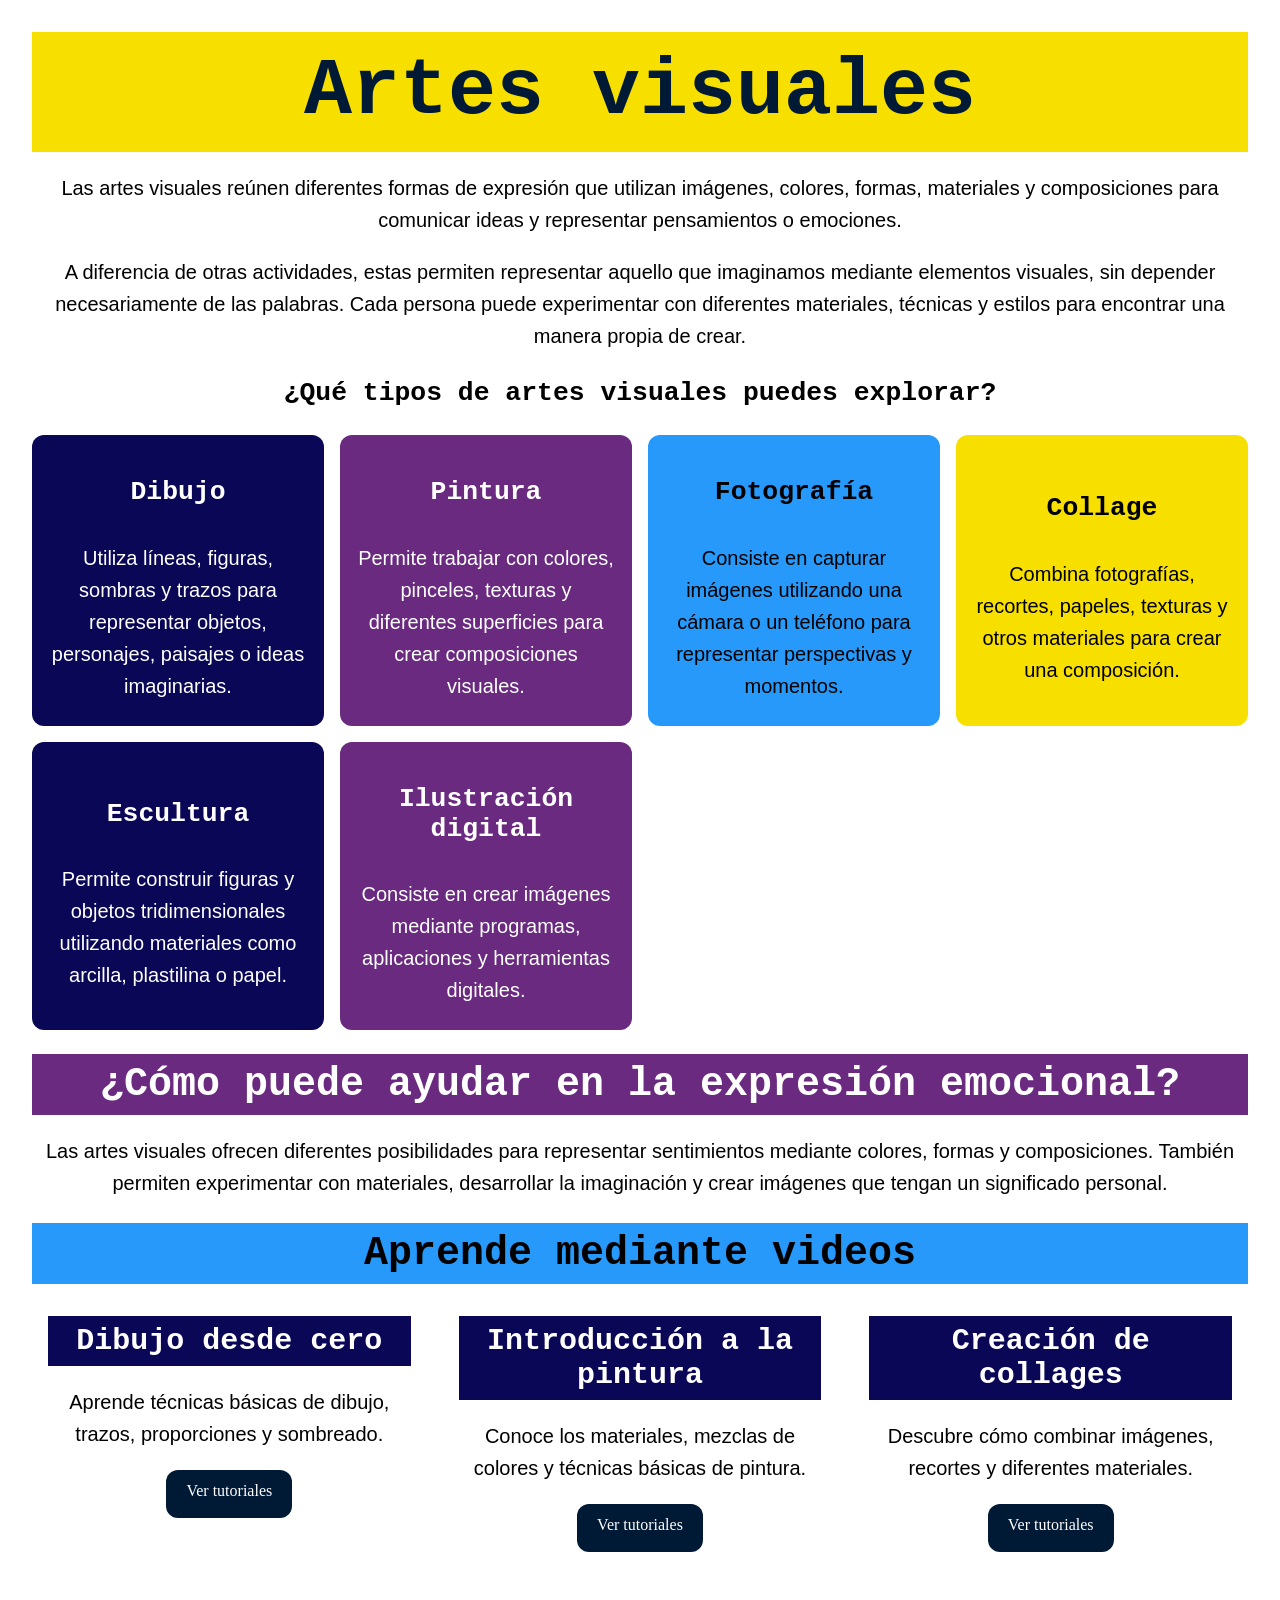
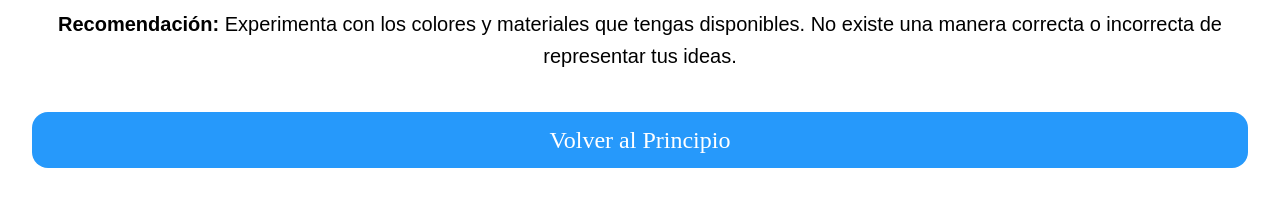
==== visuales.html @ f2d961c8 "Add files via upload" ====
<!DOCTYPE html>
<html lang="es">
<head>
    <meta charset="UTF-8">
    <meta name="viewport" content="width=device-width, initial-scale=1.0">
    <link rel="stylesheet" href="artes.css">
    <title>Artes visuales | Arte y expresión emocional</title>
    <style>
        body{
            background-image: url(fondoV.png);
            background-size: cover;
        }
    </style>
</head>
<body class="fondoV">
    <h1>Artes visuales</h1>
    <p>Las artes visuales reúnen diferentes formas de expresión que utilizan imágenes, colores, formas, materiales y composiciones para comunicar ideas y representar pensamientos o emociones.</p>
    <p>A diferencia de otras actividades, estas permiten representar aquello que imaginamos mediante elementos visuales, sin depender necesariamente de las palabras. Cada persona puede experimentar con diferentes materiales, técnicas y estilos para encontrar una manera propia de crear.</p>
    
    <h3>¿Qué tipos de artes visuales puedes explorar?</h3>
    <ul class="tipos">
        <li>
            <div class="tipo1">
                <h3>Dibujo</h3>
                <p>Utiliza líneas, figuras, sombras y trazos para representar objetos, personajes, paisajes o ideas imaginarias.</p>
            </div>
        </li>
        <li>
            <div class="tipo2">
                <h3>Pintura</h3>
                <p>Permite trabajar con colores, pinceles, texturas y diferentes superficies para crear composiciones visuales.</p>
            </div>
        </li>
        <li>
            <div class="tipo3">
                <h3>Fotografía</h3>
                <p>Consiste en capturar imágenes utilizando una cámara o un teléfono para representar perspectivas y momentos.</p>
            </div>
        </li>
        <li>
            <div class="tipo4">
                <h3>Collage</h3>
                <p>Combina fotografías, recortes, papeles, texturas y otros materiales para crear una composición.</p>
            </div>
        </li>
        <li>
            <div class="tipo1">
                <h3>Escultura</h3>
                <p>Permite construir figuras y objetos tridimensionales utilizando materiales como arcilla, plastilina o papel.</p>
            </div>
        </li>
        <li>
            <div class="tipo2">
                <h3>Ilustración digital</h3>
                <p>Consiste en crear imágenes mediante programas, aplicaciones y herramientas digitales.</p>
            </div>
        </li>
    </ul>

    <h3 class="titulo1">¿Cómo puede ayudar en la expresión emocional?</h3>
    <p>Las artes visuales ofrecen diferentes posibilidades para representar sentimientos mediante colores, formas y composiciones. También permiten experimentar con materiales, desarrollar la imaginación y crear imágenes que tengan un significado personal.</p>

    <h3 class="titulo2">Aprende mediante videos</h3>
    <div class="videos">
        <div class="video">
            <h3 class="subtitulo">Dibujo desde cero</h3>
            <p>Aprende técnicas básicas de dibujo, trazos, proporciones y sombreado.</p>
            <a href="https://www.youtube.com/results?search_query=curso+de+dibujo+desde+cero" target="_blank"><div class="botones">Ver tutoriales</div></a>
        </div>

        <div class="video">
            <h3 class="subtitulo">Introducción a la pintura</h3>
            <p>Conoce los materiales, mezclas de colores y técnicas básicas de pintura.</p>
            <a href="https://www.youtube.com/results?search_query=curso+de+pintura+para+principiantes" target="_blank"><div class="botones">Ver tutoriales</div></a>
        </div>

        <div class="video">
            <h3 class="subtitulo">Creación de collages</h3>
            <p>Descubre cómo combinar imágenes, recortes y diferentes materiales.</p>
            <a href="https://www.youtube.com/results?search_query=como+hacer+collage+artistico" target="_blank"><div class="botones">Ver tutoriales</div></a>
        </div>
    </div>

    <div class="recomendacion">
        <p><strong>Recomendación:</strong> Experimenta con los colores y materiales que tengas disponibles. No existe una manera correcta o incorrecta de representar tus ideas.</p>
    </div>
    <a href="index.html"><div class="boton_r">Volver al Principio</div></a>
</body>
</html>
---- artes.css ----
* {
    box-sizing: border-box;
}

body {
    width: 100%;
    min-height: 100vh;
    margin: 0 auto;
    padding: clamp(12px, 3vw, 32px);
    background-position: center top;
    background-repeat: no-repeat;
    background-size: cover;
}

h1 {
    color: #001A36;
    border: 4px solid #F7DF00;
    background-color: #F7DF00;
    margin: 0 0 20px;
    padding: 12px;
    font-family: monospace;
    font-size: clamp(2rem, 7vw, 5rem);
    line-height: 1.1;
    text-align: center;
    overflow-wrap: anywhere;
}

h3 {
    text-align: center;
    font-family: monospace;
    font-size: clamp(1.2rem, 3.5vw, 1.65rem);
}

p {
    text-align: center;
    font-family: Arial, Helvetica, sans-serif;
    font-size: clamp(1rem, 2.2vw, 1.25rem);
    line-height: 1.6;
}

a {
    text-decoration: none;
}

.tipos {
    display: grid;
    grid-template-columns: repeat(auto-fit, minmax(min(100%, 240px), 1fr));
    gap: 16px;
    list-style: none;
    padding: 0;
    margin: 0;
}

.tipos li {
    min-width: 0;
    min-height: 180px;
}

.tipo1 {
    background-color: #090756;
    color: #FFFFFF;
}

.tipo2 {
    background-color: #692A7F;
    color: #FFFFFF;
}

.tipo3 {
    background-color: #2699FB;
}

.tipo4 {
    background-color: #F7DF00;
}

.tipo1,
.tipo2,
.tipo3,
.tipo4 {
    width: 100%;
    min-height: 180px;
    height: 100%;
    display: flex;
    flex-direction: column;
    justify-content: center;
    padding: 16px;
    border-radius: 12px;
}

.tipo1 p,
.tipo2 p,
.tipo3 p,
.tipo4 p {
    margin: 8px 0;
}

.videos {
    display: grid;
    grid-template-columns: repeat(auto-fit, minmax(min(100%, 240px), 1fr));
    gap: 16px;
}

.video {
    min-width: 0;
    padding: 16px;
    border-radius: 12px;
    background-color: rgba(255, 255, 255, 0.8);
}

.video .botones {
    width: fit-content;
    max-width: 100%;
    min-height: 48px;
    margin: 16px auto 0;
    padding: 12px 20px;
    border-radius: 12px;
    background-color: #001A36;
    color: white;
    font-size: 1rem;
    text-align: center;
}

.titulo1,
.titulo2 {
    margin: 24px 0 16px;
    padding: 8px;
    font-size: clamp(1.5rem, 4vw, 2.5rem);
}

.titulo1 {
    background-color: #692A7F;
    color: #FFFFFF;
}

.titulo2 {
    background-color: #2699FB;
}

.subtitulo {
    margin: 0 0 12px;
    padding: 8px;
    background-color: #090756;
    color: #FFFFFF;
    font-size: clamp(1.25rem, 3vw, 1.875rem);
}

.recomendacion {
    margin: 24px 0;
    padding: 8px 16px;
    border-radius: 12px;
    background-color: rgba(255, 255, 255, 0.85);
}

.recomendacion p {
    margin: 8px 0;
}

.boton_r {
    min-height: 56px;
    margin-top: 20px;
    padding: 12px 20px;
    border-radius: 16px;
    background-color: #2699FB;
    display: flex;
    justify-content: center;
    align-items: center;
    text-align: center;
    color: white;
    font-size: clamp(1rem, 3vw, 1.5rem);
}

@media (max-width: 480px) {
    .tipos,
    .videos {
        grid-template-columns: 1fr;
    }

    .video {
        padding: 12px;
    }
}
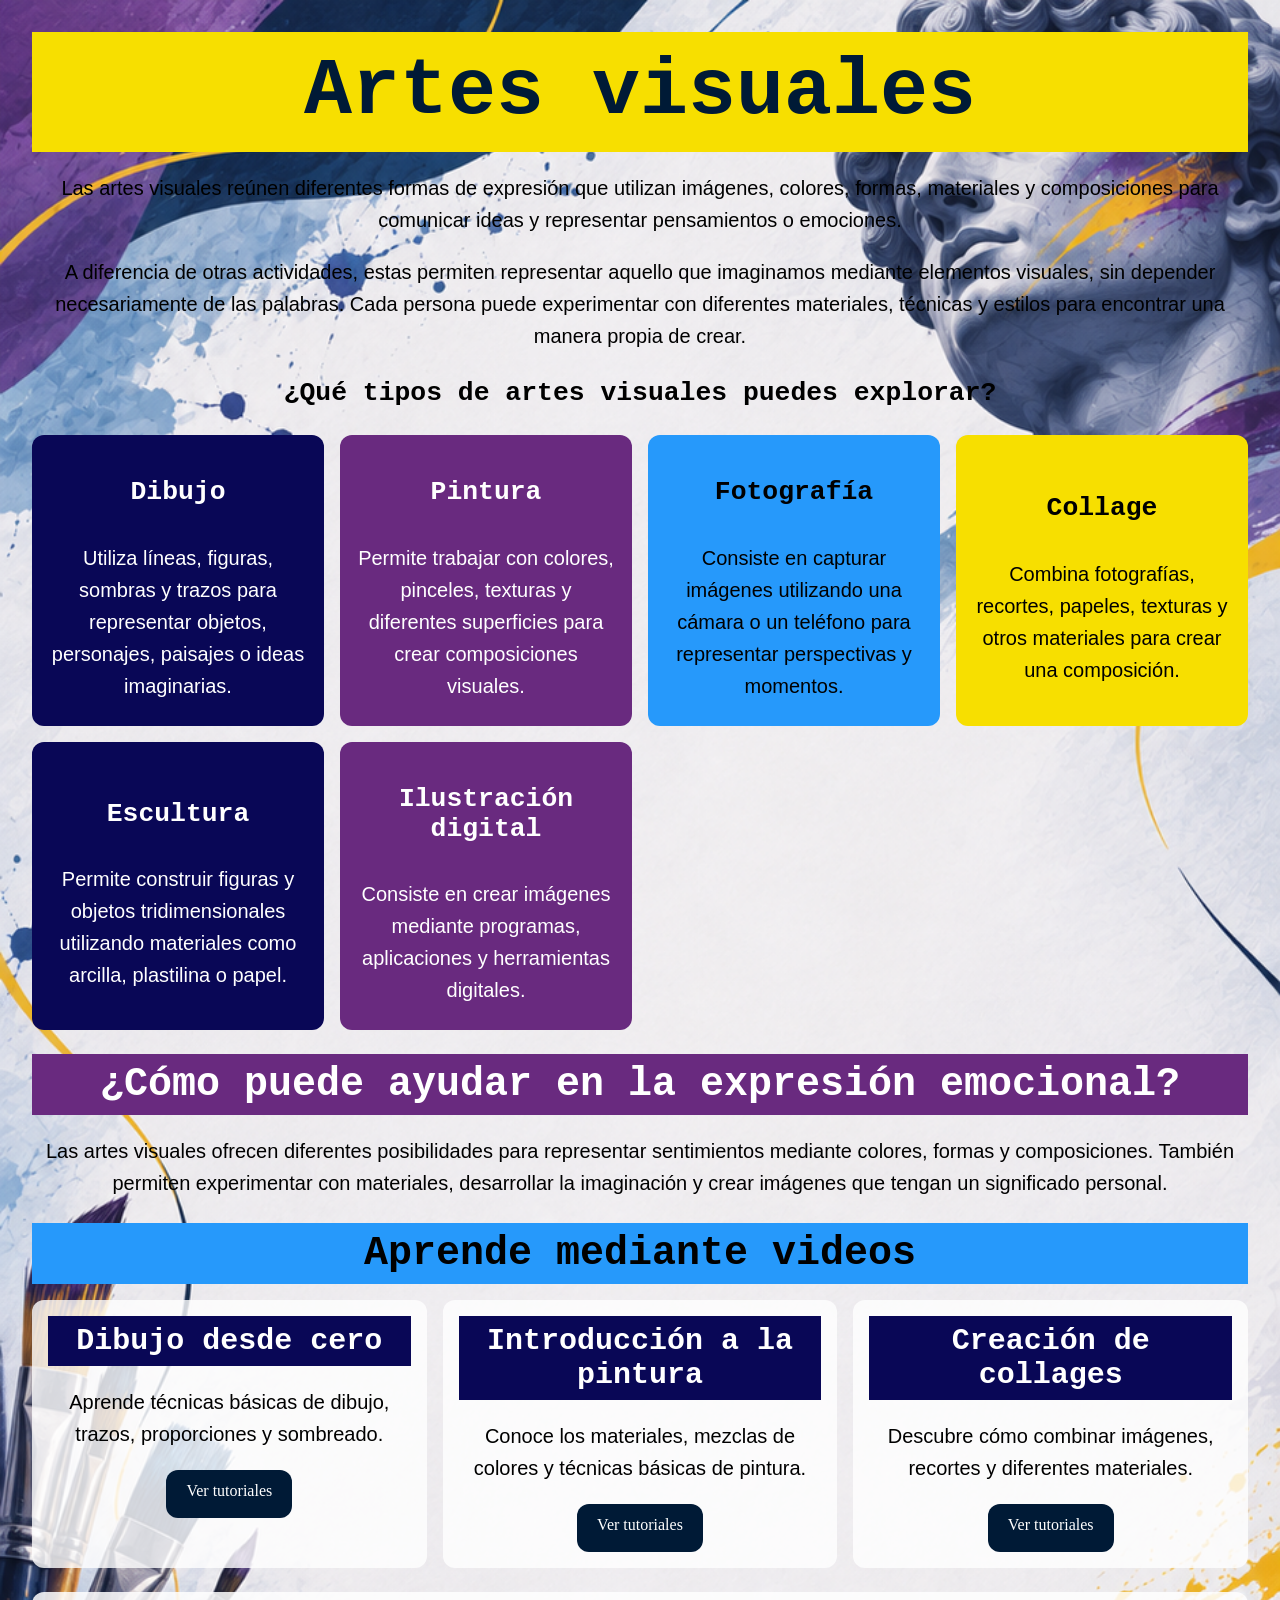
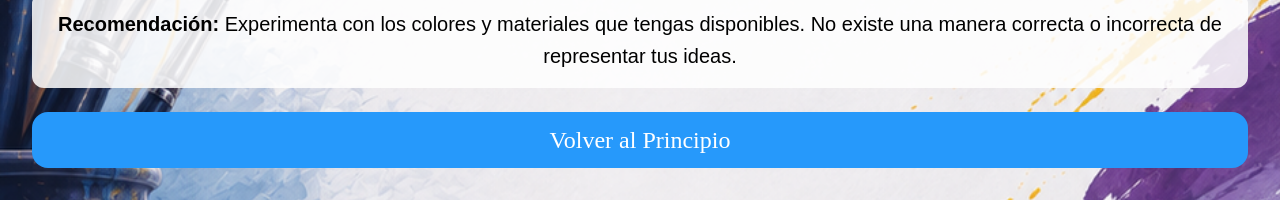
==== commit 168d1ed1: "Fix background image and HTML structure Updated background image filename and fixed HTML structure." ====
--- a/visuales.html
+++ b/visuales.html
@@ -7,7 +7,7 @@
     <title>Artes visuales | Arte y expresión emocional</title>
     <style>
         body{
-            background-image: url(fondoV.png);
+            background-image: url(FondoV.png);
             background-size: cover;
         }
     </style>
@@ -86,4 +86,4 @@
     </div>
     <a href="index.html"><div class="boton_r">Volver al Principio</div></a>
 </body>
-</html>+</html>
